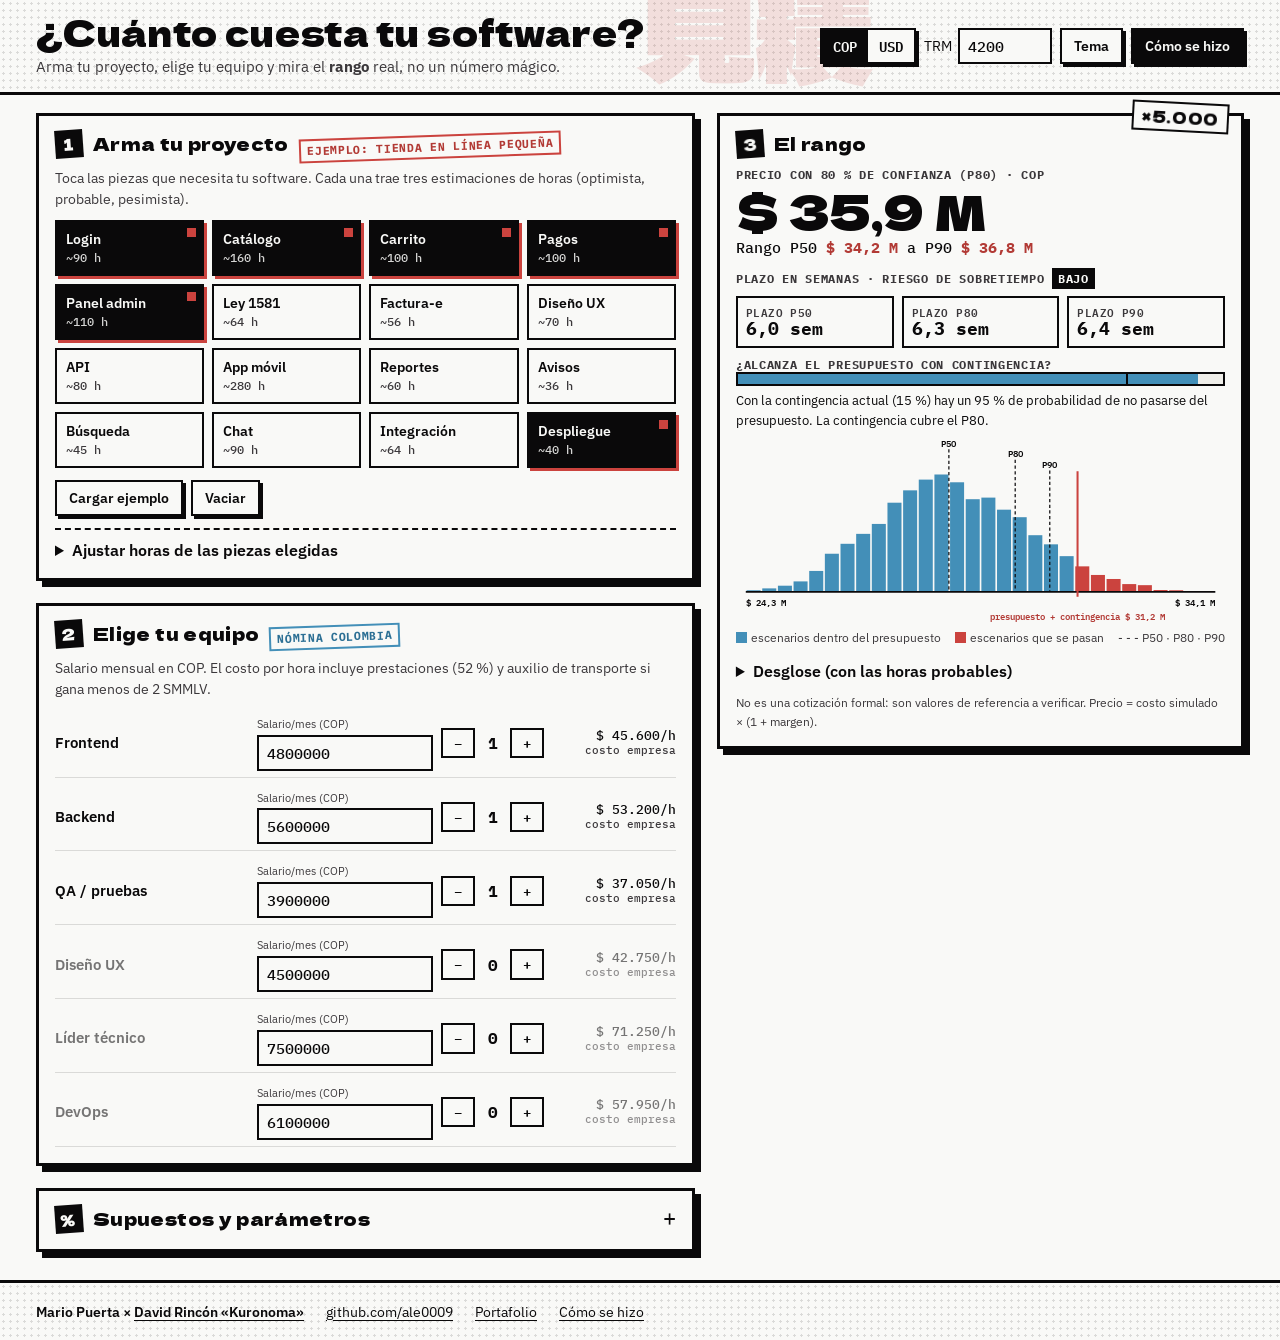
==== index.html @ eedc2498 "Cotizador de software: rango de costo y plazo con Monte Carlo PERT Herramienta estática (/) y página" ====
<!doctype html>
<html lang="es">
<head>
  <meta charset="utf-8">
  <meta name="viewport" content="width=device-width, initial-scale=1">
  <title>¿Cuánto cuesta tu software?</title>
  <meta name="description" content="Arma tu proyecto con piezas, elige tu equipo y mira el rango de costo y plazo (P50, P80, P90) con una simulación Monte Carlo. Valores de referencia editables; no es una cotización formal.">
  <meta name="color-scheme" content="light dark">
  <link rel="icon" href="data:image/svg+xml,%3Csvg xmlns='http://www.w3.org/2000/svg' viewBox='0 0 32 32'%3E%3Crect width='32' height='32' fill='%230A090A'/%3E%3Ctext x='16' y='24' font-size='22' text-anchor='middle' fill='%23CB433E' font-family='sans-serif'%3E%24%3C/text%3E%3C/svg%3E">
  <link rel="preconnect" href="https://fonts.googleapis.com">
  <link rel="preconnect" href="https://fonts.gstatic.com" crossorigin>
  <link href="https://fonts.googleapis.com/css2?family=Dela+Gothic+One&family=IBM+Plex+Mono:wght@400;500;600;700&family=IBM+Plex+Sans:wght@400;600;700&display=swap" rel="stylesheet">
  <link rel="stylesheet" href="css/estilo.css">
  <script>
    try { const t = localStorage.getItem('cotizador-tema'); if (t) document.documentElement.dataset.theme = t; } catch (e) {}
  </script>
</head>
<body>
  <a class="solo-lector" href="#resultado">Saltar al resultado</a>
  <header class="cabecera trama">
    <span class="kanji" aria-hidden="true">見積</span>
    <div class="marca">
      <h1>¿Cuánto cuesta tu software?</h1>
      <p>Arma tu proyecto, elige tu equipo y mira el <strong>rango</strong> real, no un número mágico.</p>
    </div>
    <div class="acciones">
      <div class="chip-moneda" role="group" aria-label="Moneda">
        <button type="button" data-moneda="COP" aria-pressed="true">COP</button>
        <button type="button" data-moneda="USD" aria-pressed="false">USD</button>
      </div>
      <label class="trm" title="Pesos colombianos por 1 dólar. Edítala con la TRM del día.">
        <span>TRM</span><input id="trm" type="number" min="1" step="1" inputmode="numeric" value="4200" aria-label="Tasa de cambio: pesos por dólar">
      </label>
      <button type="button" class="boton" id="tema" aria-label="Cambiar tema claro u oscuro">Tema</button>
      <a class="boton primario" href="proceso/">Cómo se hizo</a>
    </div>
  </header>

  <div class="mini-hud" aria-hidden="true">
    <span>P80 <b id="mini-precio">…</b></span>
    <span id="mini-plazo">…</span>
    <a href="#resultado">ver rango</a>
  </div>

  <main class="mesa">
    <div class="col-izq">
      <section class="panel" aria-labelledby="t-piezas">
        <h2 id="t-piezas"><span class="paso-num">1</span> Arma tu proyecto <span class="sello" id="sello-ejemplo">Ejemplo: tienda en línea pequeña</span></h2>
        <p class="ayuda">Toca las piezas que necesita tu software. Cada una trae tres estimaciones de horas (optimista, probable, pesimista).</p>
        <div class="piezas-grid" id="piezas" role="group" aria-label="Piezas del proyecto"></div>
        <div class="fila-acciones">
          <button type="button" class="boton" id="cargar-ejemplo">Cargar ejemplo</button>
          <button type="button" class="boton" id="vaciar">Vaciar</button>
        </div>
        <details class="ajuste" id="ajuste">
          <summary>Ajustar horas de las piezas elegidas</summary>
          <p class="ayuda">Horas de trabajo de todo el equipo. <span class="origen eco">EC</span> = horas probables del modelo de optimización (caso «pequeña»), rango −20 %/+50 % del motor de riesgo. <span class="origen propio">SP</span> = supuesto propio de esta herramienta.</p>
          <div class="tabla-scroll">
            <table class="tabla">
              <thead><tr><th scope="col">Pieza</th><th scope="col">Optimista</th><th scope="col">Probable</th><th scope="col">Pesimista</th></tr></thead>
              <tbody id="tabla-horas"></tbody>
            </table>
          </div>
        </details>
      </section>

      <section class="panel" aria-labelledby="t-equipo">
        <h2 id="t-equipo"><span class="paso-num">2</span> Elige tu equipo <span class="sello frio">Nómina Colombia</span></h2>
        <p class="ayuda">Salario mensual en COP. El costo por hora incluye prestaciones (52 %) y auxilio de transporte si gana menos de 2 SMMLV.</p>
        <div class="equipo-lista" id="equipo"></div>
      </section>

      <details class="panel supuestos" id="supuestos">
        <summary><h2 style="display:inline-flex"><span class="paso-num">%</span> Supuestos y parámetros</h2></summary>
        <p class="ayuda">Valores de referencia que debes verificar contra la norma vigente: SMMLV, auxilio y jornada cambian cada año.</p>
        <div class="rejilla">
          <label>Factor prestacional (%)<input type="number" data-param="factorPrestacional" data-escala="100" min="0" max="199" step="1"></label>
          <label>SMMLV (COP)<input type="number" data-param="smmlv" min="0" step="1000"></label>
          <label>Auxilio de transporte (COP/mes)<input type="number" data-param="auxilioTransporte" min="0" step="1000"></label>
          <label>Auxilio si gana menos de (SMMLV)<input type="number" data-param="limiteAuxilioSmmlv" min="0" step="0.5"></label>
          <label>Horas pagadas por semana<input type="number" data-param="horasSemana" min="1" step="1"></label>
          <label>Semanas por mes<input type="number" data-param="semanasMes" min="1" step="0.01"></label>
          <label>Horas productivas por persona y semana<input type="number" data-param="horasProductivas" min="1" step="1"></label>
          <label>Contingencia (%)<input type="number" data-param="contingencia" data-escala="100" min="0" max="100" step="1"></label>
          <label>Margen comercial (%)<input type="number" data-param="margen" data-escala="100" min="0" max="200" step="1"></label>
          <label>Otros costos fijos (COP: hosting, licencias)<input type="number" data-param="otrosCostos" min="0" step="100000"></label>
          <label>Distribución<select data-param="distribucion"><option value="pert">Beta-PERT</option><option value="triangular">Triangular</option></select></label>
          <label>Iteraciones Monte Carlo<input type="number" data-param="iteraciones" min="100" max="100000" step="500"></label>
          <label>Semilla<input type="number" data-param="semilla" min="0" step="1"></label>
        </div>
        <div class="fila-acciones"><button type="button" class="boton" id="restaurar">Restaurar valores de referencia</button></div>
      </details>
    </div>

    <section class="panel resultado" id="resultado" aria-labelledby="t-resultado" tabindex="-1">
      <span class="onoma" id="onoma" aria-hidden="true">×5000</span>
      <h2 id="t-resultado"><span class="paso-num">3</span> El rango</h2>
      <div id="salida" aria-live="polite">
        <div class="hud-precio">
          <span class="hud-etiqueta" id="etq-precio">Precio con 80 % de confianza (P80)</span>
          <span class="hud-grande num" id="precio-p80">…</span>
          <span class="hud-rango" id="precio-rango">…</span>
        </div>
        <div class="hud-etiqueta" title="Semanas planeadas frente a un umbral de 10 semanas (regla de eiran)">Plazo en semanas · riesgo de sobretiempo <span class="nivel" id="nivel">…</span></div>
        <div class="hud-fila">
          <div class="hud-caja"><div class="e">Plazo P50</div><div class="v" id="sem-p50">…</div></div>
          <div class="hud-caja"><div class="e">Plazo P80</div><div class="v" id="sem-p80">…</div></div>
          <div class="hud-caja"><div class="e">Plazo P90</div><div class="v" id="sem-p90">…</div></div>
        </div>
        <div class="medidor">
          <div class="hud-etiqueta">¿Alcanza el presupuesto con contingencia?</div>
          <div class="barra" role="meter" id="medidor" aria-valuemin="0" aria-valuemax="100" aria-valuenow="0" aria-label="Probabilidad de no pasarse del presupuesto con contingencia">
            <div class="relleno" id="medidor-relleno"></div><div class="marca80" title="Meta: 80 %"></div>
          </div>
          <p id="lectura">…</p>
        </div>
      </div>
      <svg class="histo" id="histo" viewBox="0 0 600 230" role="img" aria-labelledby="histo-titulo histo-desc">
        <title id="histo-titulo">Distribución del costo simulado</title>
        <desc id="histo-desc">Histograma de los escenarios simulados.</desc>
      </svg>
      <div class="leyenda" aria-hidden="true">
        <span><i style="background:var(--frio)"></i>escenarios dentro del presupuesto</span>
        <span><i style="background:var(--acento)"></i>escenarios que se pasan</span>
        <span>- - - P50 · P80 · P90</span>
      </div>
      <details class="desglose" id="desglose">
        <summary>Desglose (con las horas probables)</summary>
        <div id="desglose-cuerpo"></div>
      </details>
      <p class="aviso-legal">No es una cotización formal: son valores de referencia a verificar. Precio = costo simulado × (1 + margen).</p>
    </section>
  </main>

  <footer class="pie trama">
    <span class="creditos">Mario Puerta × <a href="https://www.linkedin.com/in/davidalexanderrinconcorredorkuronoma/" rel="noopener">David Rincón «Kuronoma»</a></span>
    <a href="https://github.com/ale0009" rel="noopener">github.com/ale0009</a>
    <a href="#">Portafolio</a>
    <a href="proceso/">Cómo se hizo</a>
  </footer>
  <script type="module" src="js/app.js"></script>
</body>
</html>
---- css/estilo.css ----
/* Línea «Tinta y trama» (claro) y Jisseki (oscuro). Sin dependencias. */
:root {
  --papel: #F9F9F7;
  --papel-2: #EFEEE9;
  --tinta: #0A090A;
  --tinta-suave: #3B383B;
  --acento: #CB433E;
  --acento-texto: #B23A35;
  --frio: #438FB8;
  --frio-texto: #2C6F94;
  --trama: rgba(10, 9, 10, 0.13);
  --sombra: #0A090A;
  --borde: 3px solid var(--tinta);
  --titulo: 'Dela Gothic One', 'Bangers', system-ui, sans-serif;
  --texto: 'IBM Plex Sans', 'Atkinson Hyperlegible', system-ui, sans-serif;
  --mono: 'IBM Plex Mono', ui-monospace, monospace;
  color-scheme: light;
}
@media (prefers-color-scheme: dark) {
  :root:not([data-theme="light"]) {
    --papel: #141C33; --papel-2: #1D2744; --tinta: #F2ECE0; --tinta-suave: #CFC8BA;
    --acento: #BA3937; --acento-texto: #F08A84; --frio: #6FB0D6; --frio-texto: #8CC4E4;
    --trama: rgba(242, 236, 224, 0.10); --sombra: #05080F; color-scheme: dark;
  }
}
:root[data-theme="dark"] {
  --papel: #141C33; --papel-2: #1D2744; --tinta: #F2ECE0; --tinta-suave: #CFC8BA;
  --acento: #BA3937; --acento-texto: #F08A84; --frio: #6FB0D6; --frio-texto: #8CC4E4;
  --trama: rgba(242, 236, 224, 0.10); --sombra: #05080F; color-scheme: dark;
}

* { box-sizing: border-box; }
html { -webkit-text-size-adjust: 100%; }
body {
  margin: 0; background: var(--papel); color: var(--tinta);
  font: 16px/1.5 var(--texto); overflow-x: hidden;
}
a { color: inherit; }
:focus-visible { outline: 3px solid var(--frio); outline-offset: 2px; }
.solo-lector { position: absolute; width: 1px; height: 1px; overflow: hidden; clip: rect(0 0 0 0); white-space: nowrap; }
.mono, .num { font-family: var(--mono); font-variant-numeric: tabular-nums; }
.trama { background-image: radial-gradient(var(--trama) 1.2px, transparent 1.3px); background-size: 7px 7px; }

/* ---------- Cabecera ---------- */
.cabecera {
  position: relative; display: flex; flex-wrap: wrap; align-items: center; gap: 10px 20px;
  padding: 14px clamp(16px, 3vw, 36px); border-bottom: var(--borde); overflow: hidden;
}
.kanji {
  position: absolute; right: 32%; top: -28px; font: 120px/1 var(--titulo);
  color: var(--acento); opacity: .14; pointer-events: none; user-select: none; letter-spacing: -4px;
}
.marca h1 { margin: 0; font: clamp(1.45rem, 3.2vw, 2.2rem)/1.05 var(--titulo); letter-spacing: .01em; }
.marca p { margin: 4px 0 0; color: var(--tinta-suave); font-size: .95rem; }
.cabecera .acciones { margin-left: auto; display: flex; flex-wrap: wrap; gap: 8px; align-items: center; position: relative; }

.boton, .chip-moneda button, .paso button {
  font: 600 .9rem/1 var(--texto); color: var(--tinta); background: var(--papel);
  border: 2px solid var(--tinta); border-radius: 0; padding: 9px 12px; cursor: pointer;
  box-shadow: 3px 3px 0 var(--sombra); text-decoration: none; display: inline-flex; align-items: center; gap: 6px;
}
.boton:hover { transform: translate(-1px, -1px); box-shadow: 4px 4px 0 var(--sombra); }
.boton:active { transform: translate(2px, 2px); box-shadow: 1px 1px 0 var(--sombra); }
.boton.primario { background: var(--tinta); color: var(--papel); }
.chip-moneda { display: inline-flex; border: 2px solid var(--tinta); box-shadow: 3px 3px 0 var(--sombra); }
.chip-moneda button { border: 0; box-shadow: none; padding: 9px 11px; font-family: var(--mono); }
.chip-moneda button[aria-pressed="true"] { background: var(--tinta); color: var(--papel); }
.trm { display: inline-flex; align-items: center; gap: 6px; font-size: .85rem; }
.trm input { width: 6.2em; }

input[type="number"], select {
  font: 500 .95rem var(--mono); color: var(--tinta); background: var(--papel);
  border: 2px solid var(--tinta); border-radius: 0; padding: 6px 8px; min-width: 0;
}

/* ---------- Mesa de trabajo ---------- */
.mesa {
  display: grid; gap: 22px; padding: 18px clamp(16px, 3vw, 36px) 28px;
  grid-template-columns: minmax(0, 1.25fr) minmax(0, 1fr); align-items: start;
}
.col-izq { display: grid; gap: 22px; min-width: 0; }
.panel {
  border: var(--borde); background: var(--papel); box-shadow: 6px 6px 0 var(--sombra);
  padding: 14px 16px 16px; min-width: 0; position: relative;
}
.panel > h2, .panel summary h2 {
  display: flex; align-items: baseline; gap: 10px; flex-wrap: wrap;
  margin: 0 0 10px; font: 1.12rem/1.2 var(--titulo); letter-spacing: .02em;
}
.paso-num {
  display: inline-grid; place-items: center; width: 28px; height: 28px; background: var(--tinta); color: var(--papel);
  font: 1rem/1 var(--titulo); flex: none; transform: rotate(-4deg);
}
.sello {
  font: 700 .72rem/1 var(--mono); letter-spacing: .06em; text-transform: uppercase;
  border: 2px solid var(--acento); color: var(--acento-texto); padding: 4px 6px; transform: rotate(-2deg);
}
.sello.frio { border-color: var(--frio); color: var(--frio-texto); }
.ayuda { font-size: .86rem; color: var(--tinta-suave); margin: 0 0 10px; }

/* Piezas */
.piezas-grid { display: grid; grid-template-columns: repeat(auto-fill, minmax(132px, 1fr)); gap: 8px; }
.pieza {
  text-align: left; font: 600 .9rem/1.2 var(--texto); color: var(--tinta); background: var(--papel);
  border: 2px solid var(--tinta); padding: 8px 9px 7px; cursor: pointer; min-height: 56px;
  display: grid; gap: 3px; position: relative;
}
.pieza .h { font: 500 .76rem/1 var(--mono); color: var(--tinta-suave); }
.pieza[aria-pressed="true"] { background: var(--tinta); color: var(--papel); box-shadow: 3px 3px 0 var(--acento); }
.pieza[aria-pressed="true"] .h { color: var(--papel); opacity: .85; }
.pieza[aria-pressed="true"]::after {
  content: ''; position: absolute; top: 6px; right: 6px; width: 9px; height: 9px; background: var(--acento);
}
.pieza:hover { transform: translate(-1px, -1px); }
.fila-acciones { display: flex; gap: 8px; flex-wrap: wrap; margin-top: 12px; align-items: center; }

details.ajuste { margin-top: 12px; border-top: 2px dashed var(--tinta); padding-top: 8px; }
details summary { cursor: pointer; font-weight: 600; }
.supuestos summary { display: flex; align-items: center; gap: 8px; list-style: none; }
.supuestos summary::-webkit-details-marker { display: none; }
.supuestos summary h2 { margin: 0 !important; }
.supuestos summary::after { content: '+'; margin-left: auto; font: 1.4rem/1 var(--mono); }
.supuestos[open] summary::after { content: '−'; }
.tabla { width: 100%; border-collapse: collapse; font-size: .88rem; }
.tabla th, .tabla td { padding: 5px 6px; border-bottom: 1px solid var(--trama); text-align: right; vertical-align: middle; }
.tabla th:first-child, .tabla td:first-child { text-align: left; }
.tabla thead th { font: 700 .72rem/1.2 var(--mono); text-transform: uppercase; letter-spacing: .04em; border-bottom: 2px solid var(--tinta); }
.tabla input { width: 4.6em; padding: 4px 5px; font-size: .85rem; }
.tabla tfoot td { border-top: 2px solid var(--tinta); font-weight: 700; }
.origen { font: 600 .66rem/1 var(--mono); padding: 2px 4px; border: 1px solid currentColor; margin-left: 4px; white-space: nowrap; }
.origen.eco { color: var(--frio-texto); }
.origen.propio { color: var(--acento-texto); }
.tabla-scroll { overflow-x: auto; }
.tabla td.num { white-space: nowrap; }

/* Equipo */
.equipo-lista { display: grid; gap: 6px; }
.rol {
  display: grid; grid-template-columns: minmax(90px, 1.1fr) minmax(110px, 1fr) auto minmax(78px, .7fr);
  gap: 8px; align-items: center; padding: 6px 0; border-bottom: 1px solid var(--trama);
}
.rol .nombre { font-weight: 600; font-size: .92rem; }
.rol label.sal { display: grid; gap: 2px; font-size: .7rem; color: var(--tinta-suave); }
.rol label.sal input { width: 100%; }
.paso { display: inline-flex; align-items: center; }
.paso button { padding: 6px 10px; box-shadow: none; font-family: var(--mono); min-width: 34px; justify-content: center; }
.paso output { min-width: 2.2em; text-align: center; font: 700 1rem var(--mono); }
.rol .ch { text-align: right; font: 500 .8rem/1.25 var(--mono); }
.rol .ch small { display: block; color: var(--tinta-suave); font-size: .68rem; }
.rol.inactivo .nombre, .rol.inactivo .ch { opacity: .55; }

/* ---------- Resultado (HUD) ---------- */
.resultado { position: sticky; top: 14px; }
.hud-precio { display: grid; gap: 4px; margin-bottom: 14px; }
.hud-etiqueta { display: block; font: 700 .74rem/1.2 var(--mono); text-transform: uppercase; letter-spacing: .06em; color: var(--tinta-suave); }
.hud-grande { font: clamp(2rem, 4.6vw, 3rem)/1 var(--titulo); letter-spacing: -.01em; word-break: break-word; }
.hud-rango { font: 500 .95rem/1.3 var(--mono); }
.hud-rango b { color: var(--acento-texto); }
.hud-fila { display: grid; grid-template-columns: repeat(3, minmax(0, 1fr)); gap: 8px; margin: 10px 0; }
.hud-caja { border: 2px solid var(--tinta); padding: 7px 8px; min-width: 0; }
.hud-caja .v { font: 700 1.15rem/1.15 var(--mono); }
.hud-caja .e { font: 600 .68rem/1.2 var(--mono); text-transform: uppercase; color: var(--tinta-suave); letter-spacing: .04em; }
.medidor { margin: 10px 0 4px; }
.medidor .barra { height: 14px; border: 2px solid var(--tinta); background: var(--papel-2); position: relative; overflow: hidden; }
.medidor .relleno { position: absolute; inset: 0 auto 0 0; background: var(--frio); width: 0; transition: width .5s cubic-bezier(.2,.8,.2,1); }
.medidor .marca80 { position: absolute; top: -2px; bottom: -2px; left: 80%; width: 2px; background: var(--tinta); }
.medidor p { margin: 4px 0 0; font-size: .84rem; }
.nivel { font: 700 .72rem/1 var(--mono); padding: 3px 6px; background: var(--tinta); color: var(--papel); }

.histo { width: 100%; height: auto; display: block; margin-top: 6px; overflow: visible; }
.histo .barra { fill: var(--frio); transform-box: fill-box; transform-origin: 50% 100%; transition: transform .55s cubic-bezier(.2,.8,.2,1), fill .3s; }
.histo .barra.sobre { fill: var(--acento); }
.histo .eje { stroke: var(--tinta); stroke-width: 2; }
.histo .linea-p { stroke: var(--tinta); stroke-width: 1.5; stroke-dasharray: 4 3; }
.histo .linea-tope { stroke: var(--acento); stroke-width: 2.5; }
.histo text { fill: var(--tinta); font: 600 11px var(--mono); }
.histo .t-tope { fill: var(--acento-texto); }
.leyenda { display: flex; flex-wrap: wrap; gap: 6px 14px; font-size: .78rem; margin-top: 4px; color: var(--tinta-suave); }
.leyenda i { display: inline-block; width: 11px; height: 11px; margin-right: 4px; vertical-align: -1px; }
.onoma {
  position: absolute; right: 12px; top: -14px; background: var(--papel); border: 2px solid var(--tinta);
  font: 1rem/1 var(--titulo); padding: 5px 8px; transform: rotate(3deg); letter-spacing: .04em;
}
.onoma.pulso { animation: pulso .45s ease-out; }
@keyframes pulso { 0% { transform: rotate(3deg) scale(1.25); } 100% { transform: rotate(3deg) scale(1); } }
.error { border: 2px solid var(--acento); color: var(--acento-texto); padding: 10px; font-weight: 600; }
.desglose { margin-top: 12px; }
.desglose h3 { font: 700 .78rem/1.2 var(--mono); text-transform: uppercase; letter-spacing: .05em; margin: 14px 0 4px; }
.aviso-legal { font-size: .78rem; color: var(--tinta-suave); margin: 10px 0 0; }

/* Supuestos */
.supuestos .rejilla { display: grid; grid-template-columns: repeat(auto-fill, minmax(190px, 1fr)); gap: 10px 14px; margin-top: 10px; }
.supuestos label { display: grid; gap: 3px; font-size: .8rem; color: var(--tinta-suave); }
.supuestos label input, .supuestos label select { width: 100%; color: var(--tinta); }

/* Barra fija para móvil */
.mini-hud { display: none; }

/* ---------- Pie ---------- */
.pie {
  border-top: var(--borde); padding: 18px clamp(16px, 3vw, 36px); display: flex; flex-wrap: wrap;
  gap: 8px 22px; align-items: center; font-size: .9rem;
}
.pie .creditos { font-weight: 600; }
.pie a { text-underline-offset: 3px; }

/* ---------- Proceso ---------- */
.lectura { max-width: 860px; margin: 0 auto; padding: 22px clamp(16px, 3vw, 36px) 40px; }
.lectura h2 { font: 1.45rem/1.2 var(--titulo); margin: 42px 0 12px; display: flex; gap: 10px; align-items: baseline; }
.lectura h3 { font: 700 1.05rem/1.3 var(--texto); margin: 22px 0 8px; }
.lectura p, .lectura li { max-width: 70ch; }
.lectura code { font-family: var(--mono); font-size: .9em; overflow-wrap: anywhere; }
.lectura figure { margin: 18px 0; border: var(--borde); box-shadow: 6px 6px 0 var(--sombra); padding: 12px; background: var(--papel); }
.lectura figcaption { font-size: .85rem; color: var(--tinta-suave); margin-top: 8px; }
.lectura svg { width: 100%; height: auto; display: block; }
.lectura svg text { fill: var(--tinta); font: 600 12px var(--mono); }
.lectura .formula { font: 500 .95rem/1.5 var(--mono); background: var(--papel-2); border-left: 4px solid var(--acento); padding: 10px 12px; overflow-x: auto; }
.volver {
  display: block; text-align: center; margin: 46px 0 10px; padding: 22px 16px; font: 1.5rem/1.2 var(--titulo);
  background: var(--tinta); color: var(--papel); text-decoration: none; box-shadow: 8px 8px 0 var(--acento); border: var(--borde);
}
.volver:hover { transform: translate(-2px, -2px); }
.paleta { display: grid; grid-template-columns: repeat(auto-fill, minmax(110px, 1fr)); gap: 8px; }
.muestra { border: 2px solid var(--tinta); font: 600 .74rem/1.3 var(--mono); }
.muestra span { display: block; height: 46px; border-bottom: 2px solid var(--tinta); }
.muestra div { padding: 5px 6px; }
.bocetos { display: grid; grid-template-columns: repeat(auto-fit, minmax(240px, 1fr)); gap: 14px; }
.cifras { width: 100%; border-collapse: collapse; font-size: .9rem; }
.cifras th, .cifras td { border-bottom: 1px solid var(--trama); padding: 6px; text-align: right; }
.cifras th:first-child, .cifras td:first-child { text-align: left; }
.cifras thead th { border-bottom: 2px solid var(--tinta); font: 700 .74rem var(--mono); text-transform: uppercase; }

/* ---------- Responsivo ---------- */
@media (max-width: 980px) {
  .mesa { grid-template-columns: minmax(0, 1fr); }
  .resultado { position: relative; top: auto; }
  .mini-hud {
    display: flex; position: sticky; top: 0; z-index: 5; gap: 10px; align-items: center; justify-content: space-between;
    background: var(--tinta); color: var(--papel); padding: 8px 16px; font: 600 .86rem/1.2 var(--mono);
  }
  .mini-hud b { font: 1.05rem/1 var(--titulo); }
  .mini-hud span, .mini-hud a { white-space: nowrap; }
  .mini-hud { font-size: .8rem; gap: 8px; }
  .mini-hud a { color: var(--papel); }
}
@media (max-width: 560px) {
  .kanji { font-size: 84px; top: -14px; right: -6px; }
  .cabecera .acciones { margin-left: 0; }
  .rol { grid-template-columns: minmax(0, 1fr) auto; grid-template-areas: "nombre paso" "sal ch"; row-gap: 4px; }
  .rol .nombre { grid-area: nombre; }
  .rol .paso { grid-area: paso; }
  .rol label.sal { grid-area: sal; }
  .rol .ch { grid-area: ch; }
  .piezas-grid { grid-template-columns: repeat(2, minmax(0, 1fr)); }
  .hud-caja .v { font-size: 1rem; }
  .panel { box-shadow: 4px 4px 0 var(--sombra); }
}
@media (prefers-reduced-motion: reduce) {
  *, *::before, *::after { transition: none !important; animation: none !important; }
}
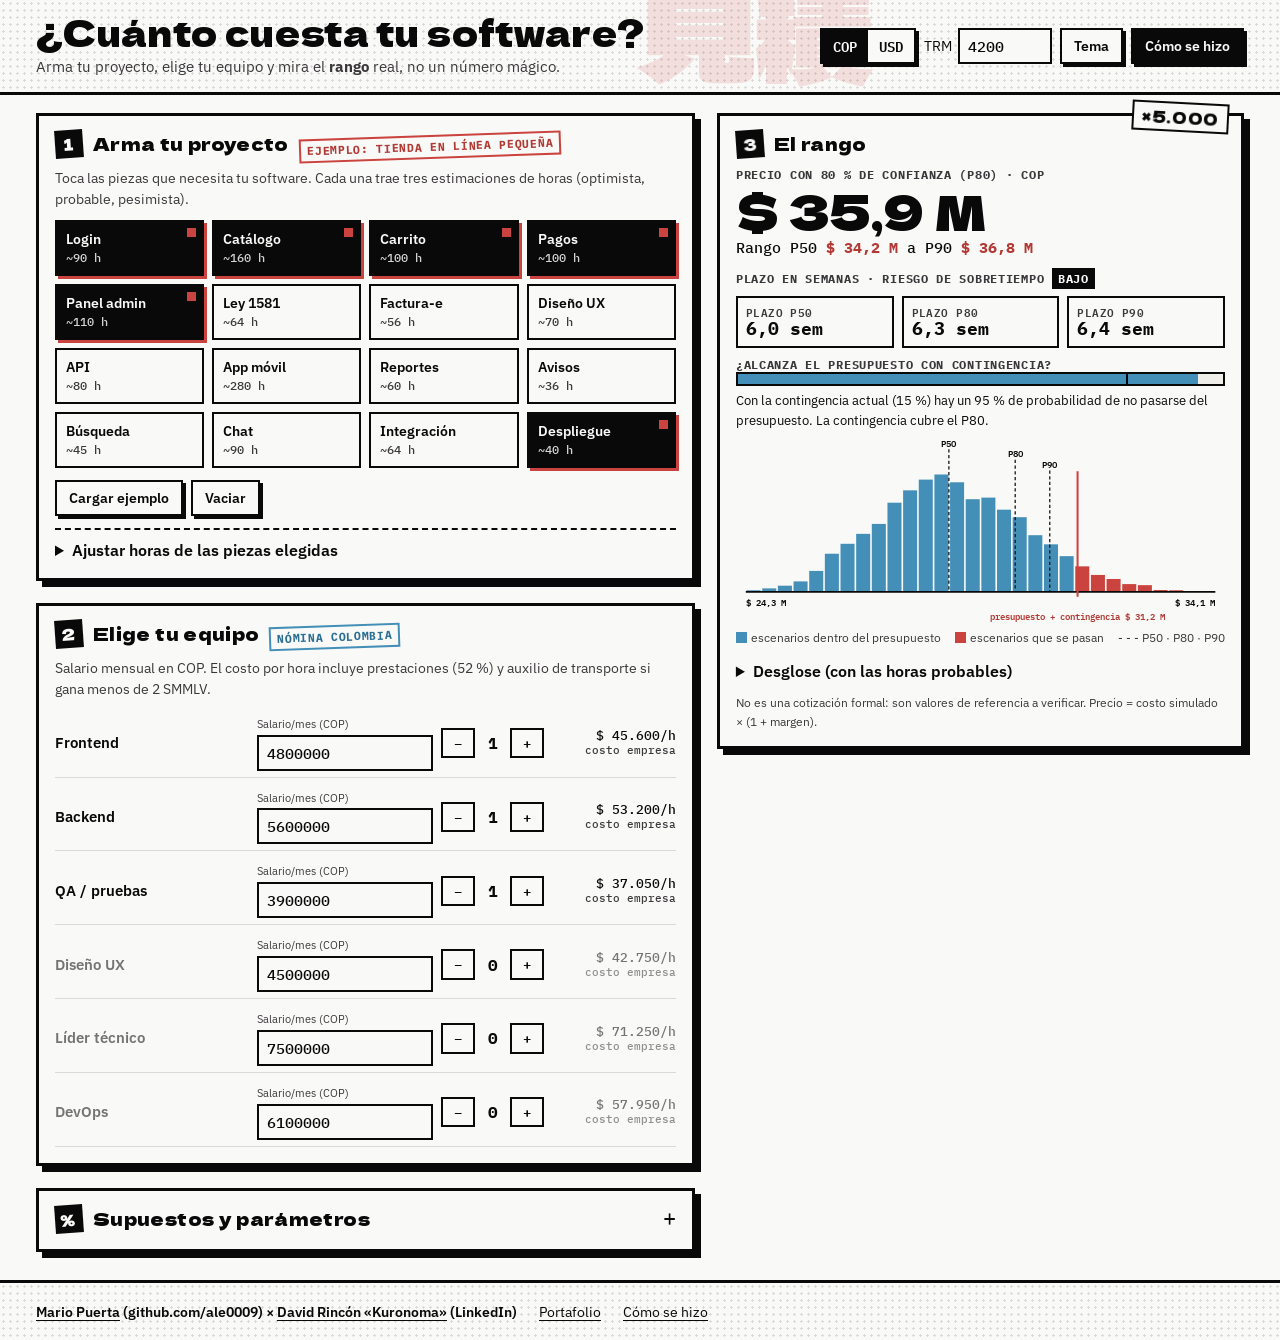
==== commit 2eed34cf: "Créditos: cada autor con su enlace (Mario → GitHub ale0009, David → LinkedIn)" ====
--- a/index.html
+++ b/index.html
@@ -133,9 +133,7 @@
   </main>
 
   <footer class="pie trama">
-    <span class="creditos">Mario Puerta × <a href="https://www.linkedin.com/in/davidalexanderrinconcorredorkuronoma/" rel="noopener">David Rincón «Kuronoma»</a></span>
-    <a href="https://github.com/ale0009" rel="noopener">github.com/ale0009</a>
-    <a href="#">Portafolio</a>
+    <span class="creditos"><a href="https://github.com/ale0009" target="_blank" rel="noopener">Mario Puerta</a> <span class="cuenta">(github.com/ale0009)</span> × <a href="https://www.linkedin.com/in/davidalexanderrinconcorredorkuronoma/" target="_blank" rel="noopener">David Rincón «Kuronoma»</a> <span class="cuenta">(LinkedIn)</span></span> <a href="#">Portafolio</a>
     <a href="proceso/">Cómo se hizo</a>
   </footer>
   <script type="module" src="js/app.js"></script>
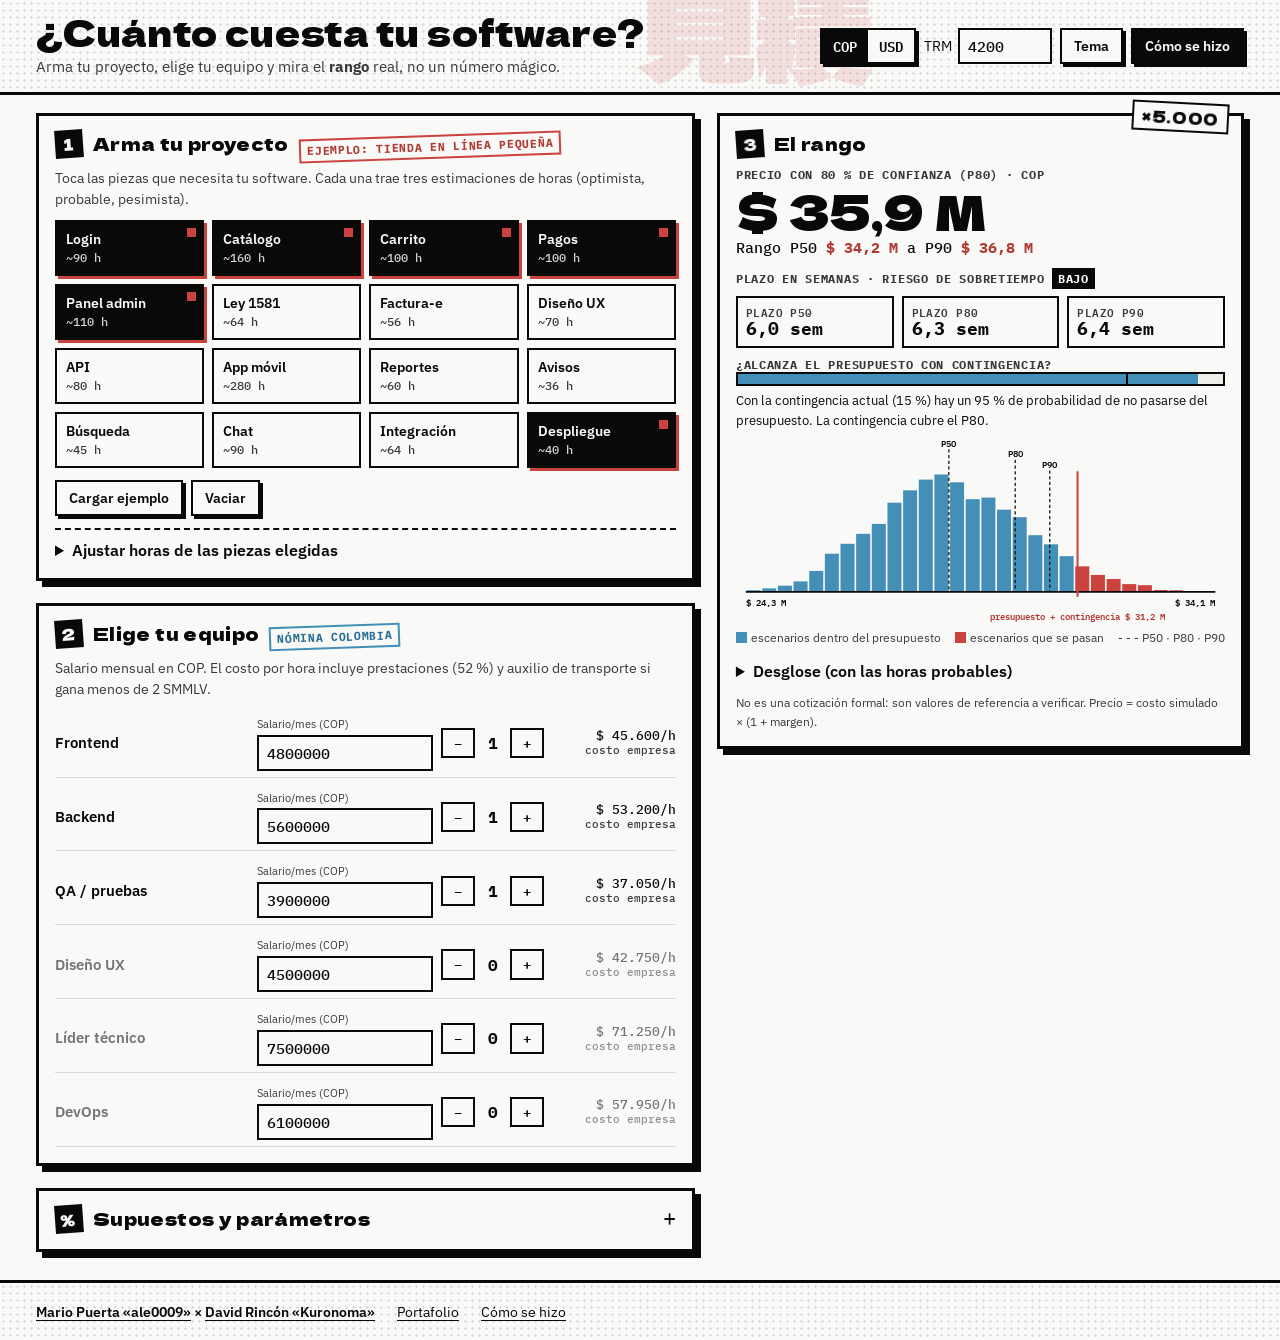
==== commit 1cd49868: "Créditos: Mario Puerta «ale0009» × David Rincón «Kuronoma»" ====
--- a/index.html
+++ b/index.html
@@ -133,7 +133,7 @@
   </main>
 
   <footer class="pie trama">
-    <span class="creditos"><a href="https://github.com/ale0009" target="_blank" rel="noopener">Mario Puerta</a> <span class="cuenta">(github.com/ale0009)</span> × <a href="https://www.linkedin.com/in/davidalexanderrinconcorredorkuronoma/" target="_blank" rel="noopener">David Rincón «Kuronoma»</a> <span class="cuenta">(LinkedIn)</span></span> <a href="#">Portafolio</a>
+    <span class="creditos"><a href="https://github.com/ale0009" target="_blank" rel="noopener">Mario Puerta «ale0009»</a> × <a href="https://www.linkedin.com/in/davidalexanderrinconcorredorkuronoma/" target="_blank" rel="noopener">David Rincón «Kuronoma»</a></span> <a href="#">Portafolio</a>
     <a href="proceso/">Cómo se hizo</a>
   </footer>
   <script type="module" src="js/app.js"></script>
